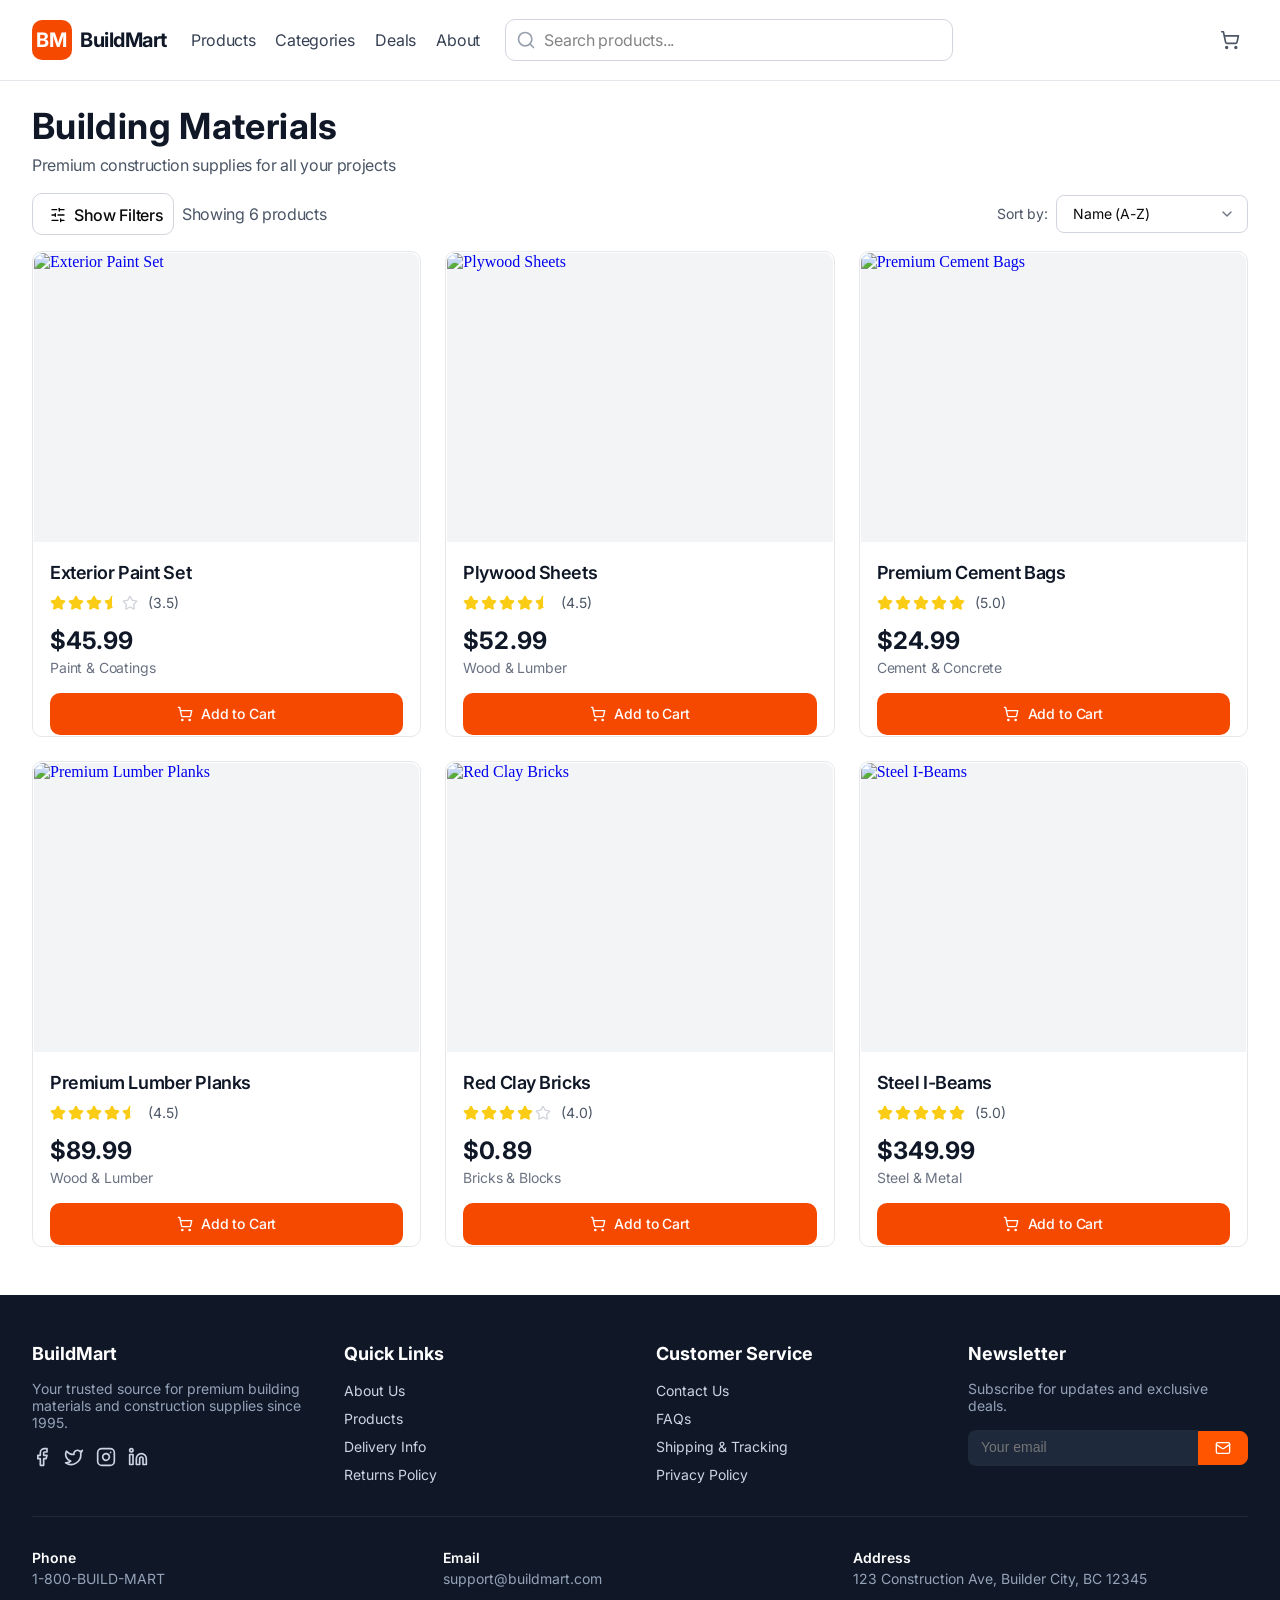
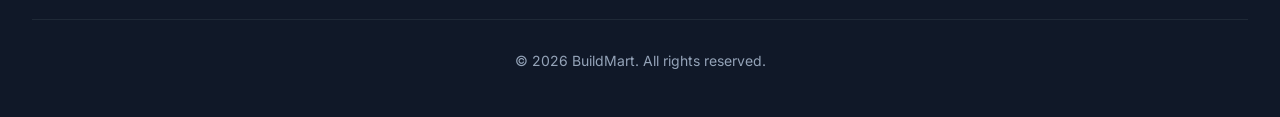
==== index.html @ ee4b64af "commit 1 first commit (очень вовремя, конечно)" ====
<!doctype html>
<html lang="en">
  <head>
    <meta charset="UTF-8" />
    <meta name="viewport" content="width=device-width, initial-scale=1.0" />
    <meta http-equiv="refresh" content="0;url=html/catalog.html" />
    <title>BuildMart</title>
    <script>
      location.replace("html/catalog.html");
    </script>
  </head>
  <body>
    <p><a href="html/catalog.html">Open catalog</a></p>
  </body>
</html>
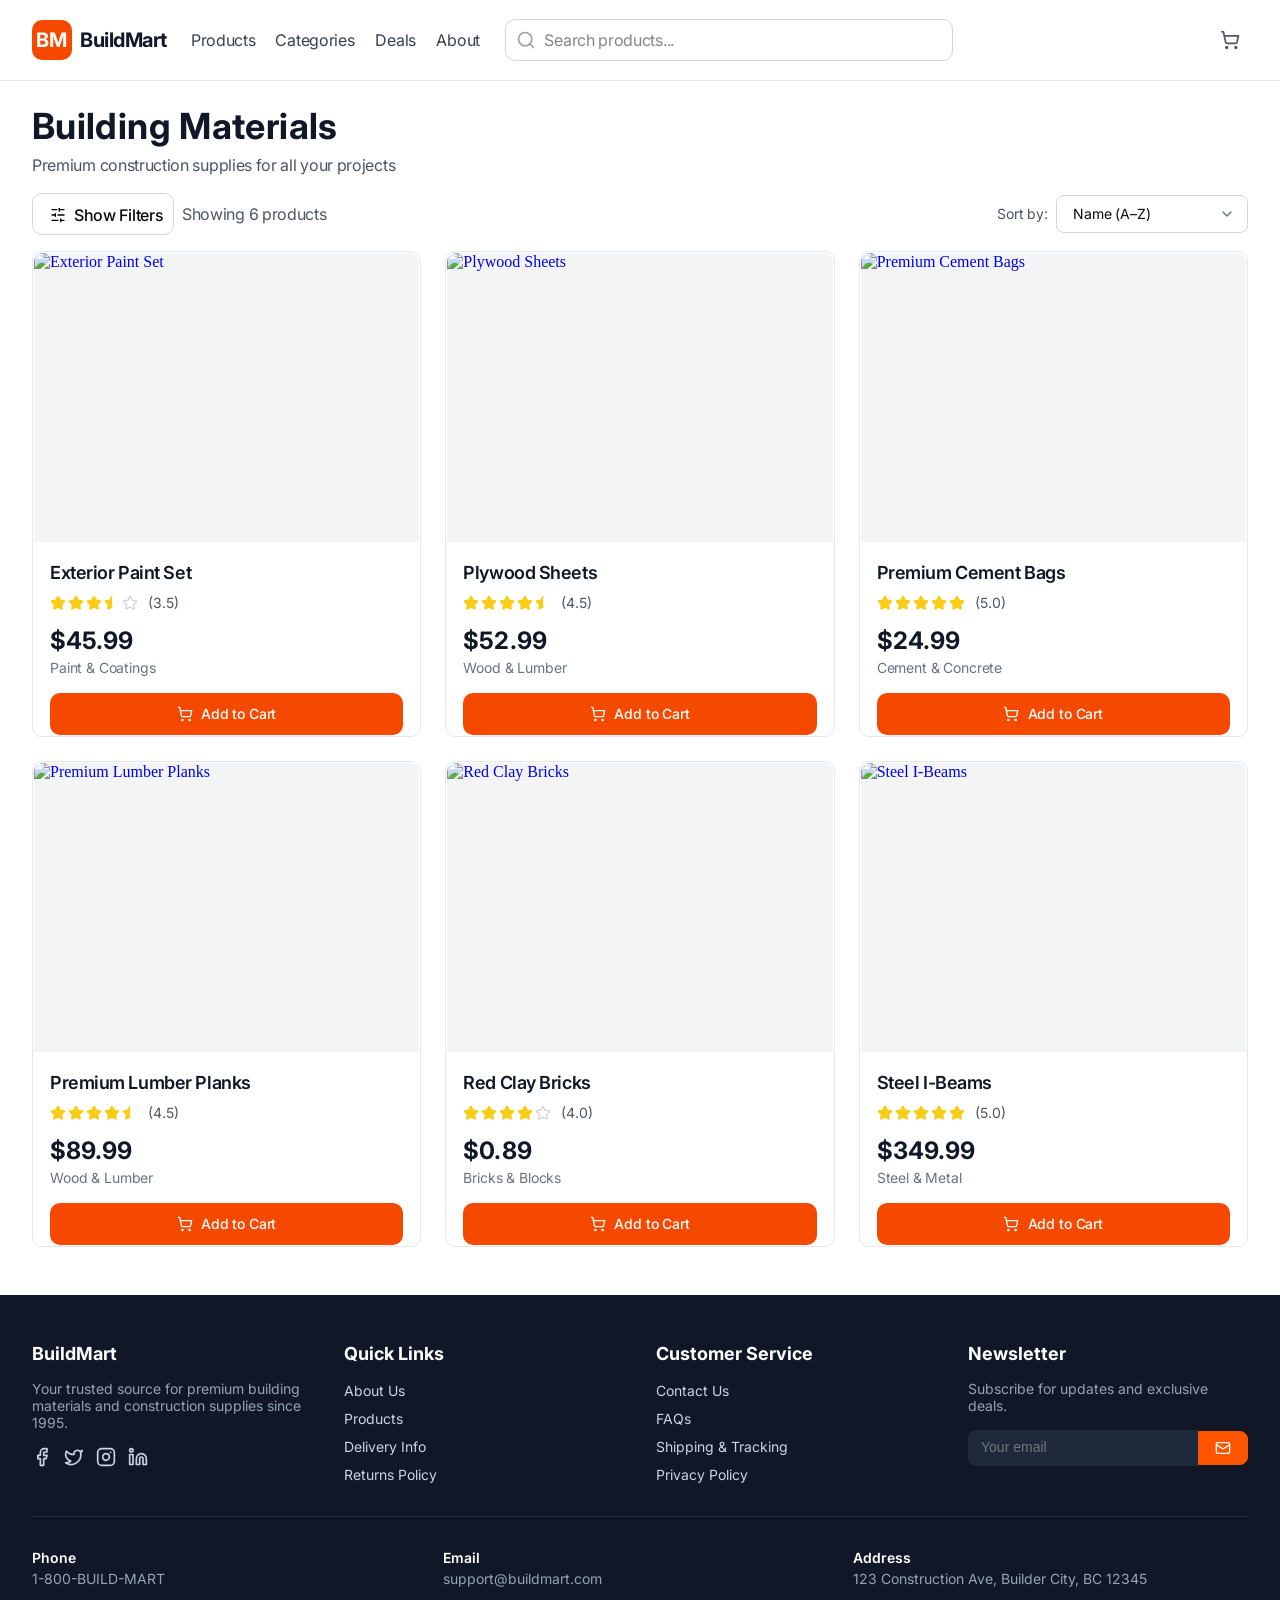
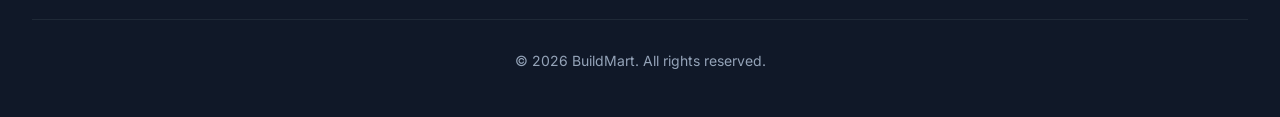
==== commit 19016625: "Fixing mobile adaptivity" ====
--- a/index.html
+++ b/index.html
@@ -2,7 +2,7 @@
 <html lang="en">
   <head>
     <meta charset="UTF-8" />
-    <meta name="viewport" content="width=device-width, initial-scale=1.0" />
+    <meta name="viewport" content="width=device-width, initial-scale=1.0, viewport-fit=cover" />
     <meta http-equiv="refresh" content="0;url=html/catalog.html" />
     <title>BuildMart</title>
     <script>
